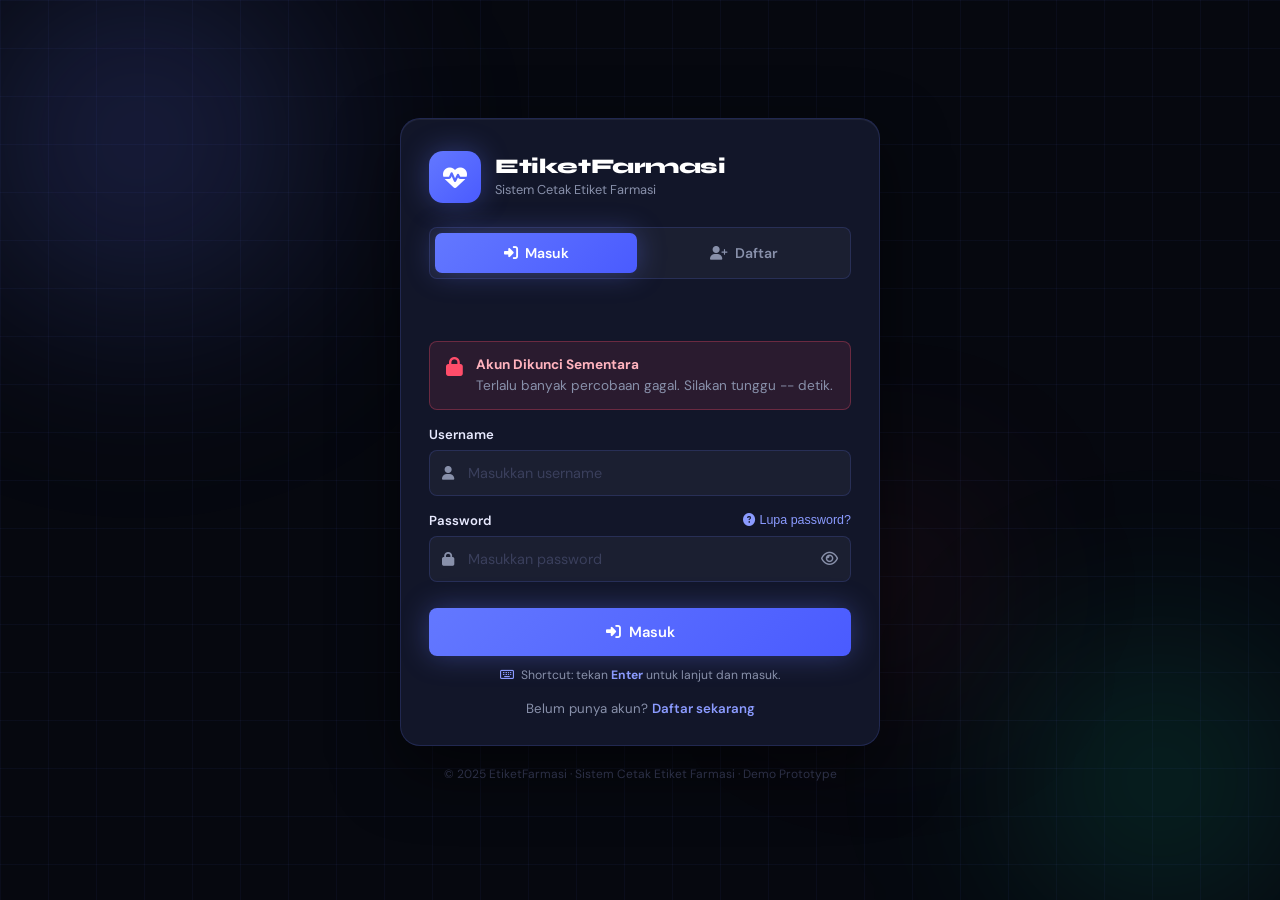
==== index.html @ b985a029 "Add files via upload" ====
<!doctype html>
<html lang="id">
  <head>
    <meta charset="UTF-8" />
    <meta name="viewport" content="width=device-width, initial-scale=1.0" />
    <title>EtiketFarmasi — Login</title>
    <link rel="preconnect" href="https://fonts.googleapis.com" />
    <link rel="preconnect" href="https://fonts.gstatic.com" crossorigin />
    <link
      href="https://fonts.googleapis.com/css2?family=Syne:wght@400;500;600;700;800&family=DM+Sans:wght@300;400;500;600&display=swap"
      rel="stylesheet"
    />
    <link
      rel="stylesheet"
      href="https://cdnjs.cloudflare.com/ajax/libs/font-awesome/6.5.0/css/all.min.css"
    />
    <link rel="stylesheet" href="css/auth.css" />
  </head>
  <body>
    <!-- Background Decorations -->
    <div class="bg-orb bg-orb-1"></div>
    <div class="bg-orb bg-orb-2"></div>
    <div class="bg-orb bg-orb-3"></div>
    <div class="bg-grid"></div>

    <main class="auth-wrapper">
      <div class="auth-card" id="auth-card">
        <!-- Brand Header -->
        <div class="auth-brand">
          <div class="auth-logo">
            <i class="fa-solid fa-heart-pulse"></i>
          </div>
          <div class="auth-brand-text">
            <h1>EtiketFarmasi</h1>
            <p>Sistem Cetak Etiket Farmasi</p>
          </div>
        </div>

        <!-- Tab Switch -->
        <div class="auth-tabs" role="tablist">
          <button
            class="auth-tab active"
            id="tab-login"
            onclick="switchTab('login')"
            role="tab"
            aria-selected="true"
          >
            <i class="fa-solid fa-right-to-bracket"></i> Masuk
          </button>
          <button
            class="auth-tab"
            id="tab-register"
            onclick="switchTab('register')"
            role="tab"
            aria-selected="false"
          >
            <i class="fa-solid fa-user-plus"></i> Daftar
          </button>
        </div>

        <!-- ===== LOGIN FORM ===== -->
        <div id="panel-login" class="auth-panel">
          <div class="alert-box" id="login-alert" hidden></div>

          <div class="lockout-banner" id="lockout-banner" hidden>
            <i class="fa-solid fa-lock"></i>
            <div>
              <strong>Akun Dikunci Sementara</strong>
              <p>
                Terlalu banyak percobaan gagal. Silakan tunggu
                <span id="lockout-timer">--</span> detik.
              </p>
            </div>
          </div>

          <div class="field">
            <label for="login-username">Username</label>
            <div class="input-wrap">
              <span class="input-icon"><i class="fa-solid fa-user"></i></span>
              <input
                type="text"
                id="login-username"
                class="control"
                placeholder="Masukkan username"
                autocomplete="username"
              />
            </div>
          </div>

          <div class="field">
            <label for="login-password">
              Password
              <button
                type="button"
                class="forgot-link"
                onclick="showForgotPassword()"
              >
                <i class="fa-solid fa-circle-question"></i> Lupa password?
              </button>
            </label>
            <div class="input-wrap">
              <span class="input-icon"><i class="fa-solid fa-lock"></i></span>
              <input
                type="password"
                id="login-password"
                class="control"
                placeholder="Masukkan password"
                autocomplete="current-password"
              />
              <button
                type="button"
                class="toggle-pw"
                id="toggle-login-pw"
                onclick="togglePw('login-password', 'toggle-login-pw')"
                aria-label="Tampilkan password"
              >
                <i class="fa-regular fa-eye"></i>
              </button>
            </div>
            <div class="attempt-info" id="attempt-info" hidden></div>
          </div>

          <button
            class="btn btn-primary btn-full"
            id="btn-login"
            onclick="doLogin()"
          >
            <i class="fa-solid fa-right-to-bracket"></i> Masuk
          </button>
          <p class="keyboard-hint">
            <i class="fa-regular fa-keyboard"></i>
            Shortcut: tekan <strong>Enter</strong> untuk lanjut dan masuk.
          </p>

          <p class="auth-switch">
            Belum punya akun?
            <button onclick="switchTab('register')">Daftar sekarang</button>
          </p>
        </div>

        <!-- ===== REGISTER FORM ===== -->
        <div id="panel-register" class="auth-panel" hidden>
          <div class="alert-box" id="register-alert" hidden></div>

          <div class="field">
            <label for="reg-username">Username</label>
            <div class="input-wrap">
              <span class="input-icon"><i class="fa-solid fa-user"></i></span>
              <input
                type="text"
                id="reg-username"
                class="control"
                placeholder="Contoh: budi123"
                autocomplete="username"
                oninput="clearRegAlert()"
              />
            </div>
            <small
              >Minimal 3 karakter, boleh huruf, angka, titik, underscore.</small
            >
          </div>

          <div class="field">
            <label for="reg-fullname">Nama Lengkap</label>
            <div class="input-wrap">
              <span class="input-icon"
                ><i class="fa-solid fa-id-card"></i
              ></span>
              <input
                type="text"
                id="reg-fullname"
                class="control"
                placeholder="Nama lengkap Anda"
                autocomplete="name"
                oninput="clearRegAlert()"
              />
            </div>
          </div>

          <div class="field">
            <label for="reg-password">Password</label>
            <div class="input-wrap">
              <span class="input-icon"><i class="fa-solid fa-lock"></i></span>
              <input
                type="password"
                id="reg-password"
                class="control"
                placeholder="Buat password (min. 6 karakter)"
                autocomplete="new-password"
                oninput="
                  checkPasswordStrength();
                  clearRegAlert();
                "
              />
              <button
                type="button"
                class="toggle-pw"
                id="toggle-reg-pw"
                onclick="togglePw('reg-password', 'toggle-reg-pw')"
                aria-label="Tampilkan password"
              >
                <i class="fa-regular fa-eye"></i>
              </button>
            </div>
            <div class="pw-strength-wrap" id="pw-strength-wrap" hidden>
              <div class="pw-strength-bar">
                <div class="pw-strength-fill" id="pw-strength-fill"></div>
              </div>
              <span class="pw-strength-label" id="pw-strength-label"></span>
            </div>
          </div>

          <div class="field">
            <label for="reg-confirm">Konfirmasi Password</label>
            <div class="input-wrap">
              <span class="input-icon"
                ><i class="fa-solid fa-lock-open"></i
              ></span>
              <input
                type="password"
                id="reg-confirm"
                class="control"
                placeholder="Ulangi password"
                autocomplete="new-password"
                oninput="clearRegAlert()"
              />
              <button
                type="button"
                class="toggle-pw"
                id="toggle-reg-confirm"
                onclick="togglePw('reg-confirm', 'toggle-reg-confirm')"
                aria-label="Tampilkan password"
              >
                <i class="fa-regular fa-eye"></i>
              </button>
            </div>
          </div>

          <button class="btn btn-primary btn-full" onclick="doRegister()">
            <i class="fa-solid fa-user-plus"></i> Buat Akun
          </button>
          <p class="keyboard-hint">
            <i class="fa-regular fa-keyboard"></i>
            Shortcut: tekan <strong>Enter</strong> untuk lanjut ke kolom
            berikutnya.
          </p>

          <p class="auth-switch">
            Sudah punya akun?
            <button onclick="switchTab('login')">Masuk sekarang</button>
          </p>
        </div>

        <!-- ===== FORGOT / REQUEST GANTI PASSWORD ===== -->
        <div id="panel-forgot" class="auth-panel" hidden>
          <div class="back-btn-wrap">
            <button class="back-btn" onclick="showLoginPanel()">
              <i class="fa-solid fa-arrow-left"></i> Kembali ke Login
            </button>
          </div>
          <div class="forgot-header">
            <div class="forgot-icon"><i class="fa-solid fa-key"></i></div>
            <h2>Verifikasi Password</h2>
            <p id="forgot-subtitle">
              Masukkan username Anda. Anda dapat membuat password baru tanpa
              persetujuan admin.
            </p>
          </div>
          <div class="alert-box" id="forgot-alert" hidden></div>

          <!-- Step 1: Input Username -->
          <div id="forgot-step-1">
            <div class="field">
              <label for="forgot-username">Username Terdaftar</label>
              <div class="input-wrap">
                <span class="input-icon"><i class="fa-solid fa-user"></i></span>
                <input
                  type="text"
                  id="forgot-username"
                  class="control"
                  placeholder="Masukkan username Anda"
                />
              </div>
            </div>
            <button class="btn btn-primary btn-full" onclick="doForgot()">
              <i class="fa-solid fa-paper-plane"></i> Kirim Permintaan
            </button>
          </div>

          <!-- Step 2: Input New Password (shown only when resetPasswordAllowed is true) -->
          <div id="forgot-step-2" hidden>
            <div class="field">
              <label for="forgot-new-pw">Password Baru</label>
              <div class="input-wrap">
                <span class="input-icon"><i class="fa-solid fa-lock"></i></span>
                <input
                  type="password"
                  id="forgot-new-pw"
                  class="control"
                  placeholder="Minimal 6 karakter"
                />
                <button
                  type="button"
                  class="toggle-pw"
                  id="toggle-forgot-new-pw"
                  onclick="togglePw('forgot-new-pw', 'toggle-forgot-new-pw')"
                  aria-label="Tampilkan password"
                >
                  <i class="fa-regular fa-eye"></i>
                </button>
              </div>
            </div>
            <div class="field">
              <label for="forgot-confirm-pw">Konfirmasi Password Baru</label>
              <div class="input-wrap">
                <span class="input-icon"
                  ><i class="fa-solid fa-lock-open"></i
                ></span>
                <input
                  type="password"
                  id="forgot-confirm-pw"
                  class="control"
                  placeholder="Ulangi password baru"
                />
                <button
                  type="button"
                  class="toggle-pw"
                  id="toggle-forgot-confirm-pw"
                  onclick="
                    togglePw('forgot-confirm-pw', 'toggle-forgot-confirm-pw')
                  "
                  aria-label="Tampilkan password"
                >
                  <i class="fa-regular fa-eye"></i>
                </button>
              </div>
            </div>
            <button
              class="btn btn-primary btn-full"
              onclick="doResetPassword()"
            >
              <i class="fa-solid fa-check"></i> Simpan Password Baru
            </button>
          </div>
        </div>
      </div>
      <!-- /auth-card -->

      <p class="footer-note">
        © 2025 EtiketFarmasi · Sistem Cetak Etiket Farmasi · Demo Prototype
      </p>
    </main>

    <!-- Toast Notification -->
    <div id="toast" role="alert" aria-live="polite"></div>

    <script src="js/storage.js"></script>
    <script src="js/auth.js"></script>
    <script>
      document.addEventListener("DOMContentLoaded", () => {
        // Jika sudah login, langsung redirect
        redirectIfLoggedIn();

        // Shortcut Enter mengikuti urutan kolom agar form tetap nyaman dipakai.
        document.addEventListener("keydown", (e) => {
          if (e.key !== "Enter") return;
          const nextFieldById = {
            "login-username": "login-password",
            "reg-username": "reg-fullname",
            "reg-fullname": "reg-password",
            "reg-password": "reg-confirm",
            "forgot-new-pw": "forgot-confirm-pw",
          };
          const nextId = nextFieldById[e.target.id];
          if (nextId) {
            e.preventDefault();
            document.getElementById(nextId)?.focus();
            return;
          }

          const submitActionById = {
            "login-password": doLogin,
            "reg-confirm": doRegister,
            "forgot-username": doForgot,
            "forgot-confirm-pw": doResetPassword,
          };
          const submitAction = submitActionById[e.target.id];
          if (!submitAction) return;
          e.preventDefault();
          submitAction();
        });
      });
    </script>
  </body>
</html>
---- css/auth.css ----
/* =============================================
   auth.css — EtiketFarma Auth System
   Login · Register · Password Reset
   ============================================= */

@import url("https://fonts.googleapis.com/css2?family=Syne:wght@400;500;600;700;800&family=DM+Sans:ital,opsz,wght@0,9..40,300;0,9..40,400;0,9..40,500;0,9..40,600;1,9..40,300&display=swap");

:root {
  --c-bg: #06080f;
  --c-surface: #0e1120;
  --c-panel: #121629;
  --c-border: rgba(99, 120, 255, 0.18);
  --c-border-hi: rgba(99, 120, 255, 0.45);
  --c-primary: #6378ff;
  --c-primary-2: #8b9bff;
  --c-accent: #0fffc2;
  --c-danger: #ff4d6a;
  --c-warn: #ffa040;
  --c-orange: #f97316;
  --c-text: #e8eaff;
  --c-muted: #8890aa;
  --c-subtle: #3a3f5c;
  --glow-pri: 0 0 28px rgba(99, 120, 255, 0.35);
  --glow-acc: 0 0 28px rgba(15, 255, 194, 0.28);
  --r: 12px;
  --r-sm: 8px;
  --shadow: 0 24px 64px rgba(0, 0, 0, 0.55);
  --transition: 0.22s cubic-bezier(0.4, 0, 0.2, 1);
}

*,
*::before,
*::after {
  box-sizing: border-box;
  margin: 0;
  padding: 0;
}
html {
  height: 100%;
}
body {
  min-height: 100%;
  font-family: "DM Sans", sans-serif;
  background: var(--c-bg);
  color: var(--c-text);
  overflow-x: hidden;
  position: relative;
}

/* ── Background Orbs ────────────────────────────────────── */
.bg-orb {
  position: fixed;
  border-radius: 50%;
  filter: blur(90px);
  pointer-events: none;
  z-index: 0;
  animation: orb-float 12s ease-in-out infinite alternate;
}
.bg-orb-1 {
  width: 520px;
  height: 520px;
  background: radial-gradient(
    circle,
    rgba(99, 120, 255, 0.28) 0%,
    transparent 70%
  );
  top: -120px;
  left: -120px;
  animation-delay: 0s;
}
.bg-orb-2 {
  width: 400px;
  height: 400px;
  background: radial-gradient(
    circle,
    rgba(15, 255, 194, 0.18) 0%,
    transparent 70%
  );
  bottom: -80px;
  right: -80px;
  animation-delay: -4s;
}
.bg-orb-3 {
  width: 280px;
  height: 280px;
  background: radial-gradient(
    circle,
    rgba(255, 77, 106, 0.14) 0%,
    transparent 70%
  );
  top: 50%;
  right: 20%;
  animation-delay: -8s;
}
@keyframes orb-float {
  from {
    transform: translate(0, 0) scale(1);
  }
  to {
    transform: translate(30px, 20px) scale(1.08);
  }
}

.bg-grid {
  position: fixed;
  inset: 0;
  background-image:
    linear-gradient(rgba(99, 120, 255, 0.05) 1px, transparent 1px),
    linear-gradient(90deg, rgba(99, 120, 255, 0.05) 1px, transparent 1px);
  background-size: 48px 48px;
  pointer-events: none;
  z-index: 0;
}

/* ── Auth Wrapper ───────────────────────────────────────── */
.auth-wrapper {
  position: relative;
  z-index: 1;
  min-height: 100vh;
  display: flex;
  flex-direction: column;
  align-items: center;
  justify-content: center;
  padding: 32px 16px;
  gap: 20px;
}

/* ── Auth Card ──────────────────────────────────────────── */
.auth-card {
  width: min(480px, 100%);
  background: var(--c-panel);
  border: 1px solid var(--c-border);
  border-radius: 20px;
  box-shadow:
    var(--shadow),
    inset 0 1px 0 rgba(255, 255, 255, 0.06);
  padding: 32px 28px 28px;
  backdrop-filter: blur(12px);
  animation: card-in 0.4s cubic-bezier(0.22, 0.68, 0, 1.2) both;
}
@keyframes card-in {
  from {
    opacity: 0;
    transform: translateY(28px) scale(0.97);
  }
  to {
    opacity: 1;
    transform: translateY(0) scale(1);
  }
}

/* ── Brand ──────────────────────────────────────────────── */
.auth-brand {
  display: flex;
  align-items: center;
  gap: 14px;
  margin-bottom: 24px;
}
.auth-logo {
  width: 52px;
  height: 52px;
  border-radius: 14px;
  background: linear-gradient(135deg, var(--c-primary), #4a5bff);
  display: grid;
  place-items: center;
  font-size: 1.5rem;
  color: #fff;
  box-shadow: var(--glow-pri);
  flex-shrink: 0;
}
.auth-brand-text h1 {
  font-family: "Syne", sans-serif;
  font-size: 1.3rem;
  font-weight: 800;
  color: #fff;
  line-height: 1.1;
  letter-spacing: -0.02em;
}
.auth-brand-text p {
  font-size: 0.8rem;
  color: var(--c-muted);
  margin-top: 2px;
}

/* ── Tabs ───────────────────────────────────────────────── */
.auth-tabs {
  display: grid;
  grid-template-columns: 1fr 1fr;
  gap: 6px;
  background: rgba(255, 255, 255, 0.04);
  border: 1px solid var(--c-border);
  border-radius: var(--r-sm);
  padding: 5px;
  margin-bottom: 22px;
}
.auth-tab {
  display: flex;
  align-items: center;
  justify-content: center;
  gap: 7px;
  height: 40px;
  border-radius: 7px;
  font-family: "DM Sans", sans-serif;
  font-size: 0.88rem;
  font-weight: 600;
  color: var(--c-muted);
  background: transparent;
  border: 0;
  cursor: pointer;
  transition: var(--transition);
}
.auth-tab:hover {
  color: var(--c-text);
}
.auth-tab.active {
  background: linear-gradient(135deg, var(--c-primary), #4a5bff);
  color: #fff;
  box-shadow: var(--glow-pri);
}

/* ── Panel animation ────────────────────────────────────── */
.auth-panel {
  animation: fade-up 0.25s ease both;
}
@keyframes fade-up {
  from {
    opacity: 0;
    transform: translateY(10px);
  }
  to {
    opacity: 1;
    transform: translateY(0);
  }
}

/* ── Field ──────────────────────────────────────────────── */
.field {
  margin-bottom: 16px;
}
.field > label {
  display: flex;
  align-items: center;
  justify-content: space-between;
  font-size: 0.82rem;
  font-weight: 600;
  color: var(--c-text);
  margin-bottom: 7px;
}
.label-hint {
  font-weight: 400;
  color: var(--c-muted);
  font-size: 0.78rem;
}
.field > small {
  display: block;
  margin-top: 6px;
  font-size: 0.75rem;
  color: var(--c-muted);
  line-height: 1.4;
}

/* ── Input Wrap ─────────────────────────────────────────── */
.input-wrap {
  position: relative;
  display: flex;
  align-items: center;
}
.input-icon {
  position: absolute;
  left: 13px;
  color: var(--c-muted);
  font-size: 0.88rem;
  pointer-events: none;
  z-index: 1;
}
.control {
  width: 100%;
  height: 46px;
  background: rgba(255, 255, 255, 0.04);
  border: 1px solid var(--c-border);
  border-radius: var(--r-sm);
  color: var(--c-text);
  font-family: "DM Sans", sans-serif;
  font-size: 0.9rem;
  padding: 0 46px 0 38px;
  outline: none;
  transition: var(--transition);
}
.control::placeholder {
  color: var(--c-subtle);
}
.control:hover {
  border-color: var(--c-border-hi);
}
.control:focus {
  border-color: var(--c-primary);
  background: rgba(99, 120, 255, 0.06);
  box-shadow: 0 0 0 3px rgba(99, 120, 255, 0.18);
}

/* ── Toggle Password Button ─────────────────────────────── */
.toggle-pw {
  position: absolute;
  right: 0;
  top: 0;
  bottom: 0;
  width: 44px;
  background: transparent;
  border: 0;
  color: var(--c-muted);
  cursor: pointer;
  display: grid;
  place-items: center;
  font-size: 0.95rem;
  transition: color var(--transition);
  border-radius: 0 var(--r-sm) var(--r-sm) 0;
}
.toggle-pw:hover {
  color: var(--c-primary-2);
}
.toggle-pw.showing {
  color: var(--c-accent);
}

/* ── Forgot Link ────────────────────────────────────────── */
.forgot-link {
  background: none;
  border: 0;
  cursor: pointer;
  color: var(--c-primary-2);
  font-size: 0.78rem;
  font-weight: 500;
  display: inline-flex;
  align-items: center;
  gap: 4px;
  padding: 0;
  transition: color var(--transition);
}
.forgot-link:hover {
  color: var(--c-accent);
}

/* ── Password Strength ──────────────────────────────────── */
.pw-strength-wrap {
  display: flex;
  align-items: center;
  gap: 10px;
  margin-top: 8px;
}
.pw-strength-bar {
  flex: 1;
  height: 4px;
  background: rgba(255, 255, 255, 0.08);
  border-radius: 99px;
  overflow: hidden;
}
.pw-strength-fill {
  height: 100%;
  border-radius: 99px;
  transition:
    width 0.3s ease,
    background 0.3s ease;
  width: 0;
}
.pw-strength-label {
  font-size: 0.72rem;
  font-weight: 600;
  white-space: nowrap;
}

/* ── Buttons ─────────────────────────────────────────────── */
.btn {
  display: inline-flex;
  align-items: center;
  justify-content: center;
  gap: 8px;
  height: 48px;
  border: 0;
  border-radius: var(--r-sm);
  font-family: "DM Sans", sans-serif;
  font-size: 0.92rem;
  font-weight: 600;
  cursor: pointer;
  transition: var(--transition);
  white-space: nowrap;
}
.btn:active {
  transform: scale(0.98);
}
.btn-primary {
  background: linear-gradient(135deg, var(--c-primary) 0%, #4a5bff 100%);
  color: #fff;
  box-shadow: var(--glow-pri);
}
.btn-primary:hover {
  background: linear-gradient(
    135deg,
    var(--c-primary-2) 0%,
    var(--c-primary) 100%
  );
  box-shadow: 0 0 36px rgba(99, 120, 255, 0.5);
}
.btn-primary:disabled {
  background: var(--c-subtle);
  box-shadow: none;
  cursor: not-allowed;
  opacity: 0.6;
}
.btn-full {
  width: 100%;
  margin-top: 4px;
}

/* ── Alert Box ──────────────────────────────────────────── */
.alert-box {
  display: flex;
  align-items: flex-start;
  gap: 10px;
  padding: 12px 14px;
  border-radius: var(--r-sm);
  font-size: 0.84rem;
  line-height: 1.45;
  margin-bottom: 16px;
  animation: fade-up 0.2s ease both;
}
.alert-box.error {
  background: rgba(255, 77, 106, 0.12);
  border: 1px solid rgba(255, 77, 106, 0.3);
  color: #ffb3be;
}
.alert-box.success {
  background: rgba(15, 255, 194, 0.08);
  border: 1px solid rgba(15, 255, 194, 0.25);
  color: #a0fff0;
}
.alert-box.warn {
  background: rgba(255, 160, 64, 0.1);
  border: 1px solid rgba(255, 160, 64, 0.28);
  color: #ffd0a0;
}

/* ── Lockout Banner ─────────────────────────────────────── */
.lockout-banner {
  display: flex;
  align-items: flex-start;
  gap: 13px;
  padding: 14px 16px;
  background: rgba(255, 77, 106, 0.1);
  border: 1px solid rgba(255, 77, 106, 0.3);
  border-radius: var(--r-sm);
  margin-bottom: 16px;
  font-size: 0.85rem;
  animation: fade-up 0.2s ease both;
}
.lockout-banner > i {
  color: var(--c-danger);
  font-size: 1.2rem;
  margin-top: 2px;
  flex-shrink: 0;
}
.lockout-banner strong {
  display: block;
  color: #ffb3be;
  margin-bottom: 3px;
}
.lockout-banner p {
  color: var(--c-muted);
  margin: 0;
  line-height: 1.4;
}

/* ── Attempt Info ───────────────────────────────────────── */
.attempt-info {
  margin-top: 6px;
  font-size: 0.76rem;
  color: var(--c-warn);
  display: flex;
  align-items: center;
  gap: 5px;
}

/* ── Auth Switch ────────────────────────────────────────── */
.auth-switch {
  text-align: center;
  margin-top: 16px;
  font-size: 0.83rem;
  color: var(--c-muted);
}
.auth-switch button {
  background: none;
  border: 0;
  cursor: pointer;
  color: var(--c-primary-2);
  font-weight: 600;
  font-family: inherit;
  font-size: inherit;
  transition: color var(--transition);
  padding: 0;
}
.auth-switch button:hover {
  color: var(--c-accent);
}
.keyboard-hint {
  margin-top: 10px;
  color: var(--c-muted);
  font-size: 0.76rem;
  line-height: 1.5;
  text-align: center;
}
.keyboard-hint i,
.keyboard-hint strong {
  color: var(--c-primary-2);
}
.keyboard-hint i {
  margin-right: 4px;
}

/* ── Forgot Panel ───────────────────────────────────────── */
.back-btn-wrap {
  margin-bottom: 16px;
}
.back-btn {
  display: inline-flex;
  align-items: center;
  gap: 7px;
  background: none;
  border: 0;
  cursor: pointer;
  color: var(--c-muted);
  font-family: "DM Sans", sans-serif;
  font-size: 0.84rem;
  font-weight: 500;
  padding: 0;
  transition: color var(--transition);
}
.back-btn:hover {
  color: var(--c-text);
}
.forgot-header {
  text-align: center;
  margin-bottom: 22px;
}
.forgot-icon {
  width: 60px;
  height: 60px;
  border-radius: 50%;
  background: rgba(99, 120, 255, 0.12);
  border: 1px solid var(--c-border-hi);
  display: grid;
  place-items: center;
  font-size: 1.4rem;
  color: var(--c-primary-2);
  margin: 0 auto 14px;
}
.forgot-header h2 {
  font-family: "Syne", sans-serif;
  font-size: 1.2rem;
  font-weight: 700;
  margin-bottom: 6px;
}
.forgot-header p {
  font-size: 0.83rem;
  color: var(--c-muted);
  line-height: 1.5;
}

/* ── Toast ──────────────────────────────────────────────── */
#toast {
  position: fixed;
  bottom: 24px;
  right: 24px;
  z-index: 9999;
  max-width: min(360px, calc(100vw - 32px));
  padding: 13px 16px;
  border-radius: var(--r-sm);
  background: #1a1e36;
  border: 1px solid var(--c-border-hi);
  color: var(--c-text);
  font-size: 0.87rem;
  font-weight: 500;
  box-shadow: var(--shadow);
  display: flex;
  align-items: center;
  gap: 10px;
  opacity: 0;
  pointer-events: none;
  transform: translateY(14px);
  transition:
    opacity 0.22s ease,
    transform 0.22s ease;
}
#toast.show {
  opacity: 1;
  transform: translateY(0);
  pointer-events: auto;
}
#toast.toast-success {
  border-color: rgba(15, 255, 194, 0.35);
  background: rgba(15, 255, 194, 0.1);
  color: #a0fff0;
}
#toast.toast-error {
  border-color: rgba(255, 77, 106, 0.35);
  background: rgba(255, 77, 106, 0.12);
  color: #ffb3be;
}
#toast.toast-warn {
  border-color: rgba(255, 160, 64, 0.3);
  background: rgba(255, 160, 64, 0.1);
  color: #ffd0a0;
}

/* ── Footer ─────────────────────────────────────────────── */
.footer-note {
  font-size: 0.75rem;
  color: var(--c-subtle);
  text-align: center;
}

/* ════════════════════════════════════════════════════════
   APP.HTML — DASHBOARD STYLES
   ════════════════════════════════════════════════════════ */
.app-shell {
  position: relative;
  z-index: 1;
  min-height: 100vh;
  display: flex;
  flex-direction: column;
  align-items: center;
  justify-content: flex-start;
  gap: 20px;
  padding: 36px 16px 48px;
  animation: fade-up 0.4s ease both;
}

/* ── Session Card ───────────────────────────────────────── */
.session-card {
  width: min(560px, 100%);
  background: var(--c-panel);
  border: 1px solid var(--c-border);
  border-radius: 20px;
  padding: 32px 28px;
  box-shadow: var(--shadow);
  text-align: center;
  animation: card-in 0.4s cubic-bezier(0.22, 0.68, 0, 1.2) both;
}
.welcome-icon {
  width: 72px;
  height: 72px;
  border-radius: 50%;
  background: linear-gradient(135deg, var(--c-primary), #4a5bff);
  display: grid;
  place-items: center;
  font-size: 1.9rem;
  color: #fff;
  margin: 0 auto 18px;
  box-shadow: var(--glow-pri);
  animation: pulse-glow 3s ease-in-out infinite;
}
@keyframes pulse-glow {
  0%,
  100% {
    box-shadow: var(--glow-pri);
  }
  50% {
    box-shadow: 0 0 48px rgba(99, 120, 255, 0.6);
  }
}
.session-card h2 {
  font-family: "Syne", sans-serif;
  font-size: 1.55rem;
  font-weight: 800;
  margin-bottom: 6px;
}
.session-card .sub {
  color: var(--c-muted);
  font-size: 0.88rem;
  margin-bottom: 22px;
}

/* ── User Info Table ────────────────────────────────────── */
.user-info-table {
  width: 100%;
  border-collapse: collapse;
  margin-bottom: 24px;
  text-align: left;
  font-size: 0.85rem;
}
.user-info-table td {
  padding: 9px 12px;
  border-bottom: 1px solid rgba(99, 120, 255, 0.1);
}
.user-info-table td:first-child {
  color: var(--c-muted);
  font-weight: 500;
  width: 140px;
}
.user-info-table td:last-child {
  color: var(--c-text);
  font-weight: 600;
  word-break: break-all;
}
.user-info-table tr:last-child td {
  border-bottom: 0;
}

/* ── Role Badge ─────────────────────────────────────────── */
.role-badge {
  display: inline-block;
  padding: 3px 10px;
  border-radius: 99px;
  font-size: 0.75rem;
  font-weight: 700;
}
.role-badge.user {
  background: rgba(99, 120, 255, 0.15);
  color: var(--c-primary-2);
  border: 1px solid var(--c-border);
}

/* ── Action Buttons ─────────────────────────────────────── */
.btn-open-app {
  display: inline-flex;
  align-items: center;
  gap: 9px;
  height: 46px;
  padding: 0 24px;
  border-radius: 8px;
  background: linear-gradient(135deg, var(--c-primary), #4a5bff);
  border: 0;
  color: #fff;
  font-family: "DM Sans", sans-serif;
  font-size: 0.9rem;
  font-weight: 600;
  cursor: pointer;
  transition: var(--transition);
  box-shadow: var(--glow-pri);
  margin-right: 10px;
}
.btn-open-app:hover {
  filter: brightness(1.12);
  transform: translateY(-1px);
}

.btn-logout {
  display: inline-flex;
  align-items: center;
  gap: 9px;
  height: 46px;
  padding: 0 24px;
  border-radius: 8px;
  background: rgba(255, 77, 106, 0.1);
  border: 1px solid rgba(255, 77, 106, 0.3);
  color: #ffb3be;
  font-family: "DM Sans", sans-serif;
  font-size: 0.9rem;
  font-weight: 600;
  cursor: pointer;
  transition: var(--transition);
}
.btn-logout:hover {
  background: rgba(255, 77, 106, 0.2);
  border-color: rgba(255, 77, 106, 0.5);
  color: #fff;
  transform: translateY(-1px);
}

/* ── Stats Grid ─────────────────────────────────────────── */
.stats-grid-4 {
  width: min(560px, 100%);
  display: grid;
  grid-template-columns: repeat(2, 1fr);
  gap: 12px;
  animation: card-in 0.4s 0.1s cubic-bezier(0.22, 0.68, 0, 1.2) both;
}
.stat-mini-card {
  background: var(--c-panel);
  border: 1px solid var(--c-border);
  border-radius: 14px;
  padding: 16px;
  display: flex;
  align-items: center;
  gap: 12px;
  transition: var(--transition);
}
.stat-mini-card:hover {
  border-color: var(--c-border-hi);
  transform: translateY(-2px);
}
.stat-mini-icon {
  width: 42px;
  height: 42px;
  border-radius: 10px;
  display: grid;
  place-items: center;
  font-size: 1.1rem;
  flex-shrink: 0;
}
.stat-mini-info p {
  margin: 0 0 2px;
  color: var(--c-muted);
  font-size: 0.72rem;
  font-weight: 700;
  text-transform: uppercase;
  letter-spacing: 0.04em;
}
.stat-mini-info strong {
  font-size: 1.3rem;
  font-weight: 800;
}

/* ── Users List Card ────────────────────────────────────── */
.users-list-card {
  width: min(560px, 100%);
  background: var(--c-panel);
  border: 1px solid var(--c-border);
  border-radius: 16px;
  padding: 20px 22px;
  animation: card-in 0.4s 0.2s cubic-bezier(0.22, 0.68, 0, 1.2) both;
}
.users-list-card h3 {
  font-family: "Syne", sans-serif;
  font-size: 0.95rem;
  font-weight: 700;
  margin-bottom: 14px;
  color: var(--c-muted);
  display: flex;
  align-items: center;
  gap: 8px;
}
.user-item {
  display: flex;
  align-items: center;
  gap: 12px;
  padding: 10px 0;
  border-bottom: 1px solid rgba(99, 120, 255, 0.08);
  transition: var(--transition);
}
.user-item:last-child {
  border-bottom: 0;
}
.user-avatar {
  width: 36px;
  height: 36px;
  border-radius: 50%;
  background: linear-gradient(135deg, var(--c-primary), #4a5bff);
  display: grid;
  place-items: center;
  font-size: 0.85rem;
  font-weight: 700;
  color: #fff;
  flex-shrink: 0;
}
.user-item-info .name {
  font-weight: 600;
  font-size: 0.88rem;
}
.user-item-info .uname {
  font-size: 0.75rem;
  color: var(--c-muted);
  margin-top: 2px;
}
.user-badge {
  margin-left: auto;
  font-size: 0.7rem;
  padding: 3px 9px;
  border-radius: 99px;
  background: rgba(99, 120, 255, 0.12);
  border: 1px solid var(--c-border);
  color: var(--c-primary-2);
  font-weight: 600;
}
.user-badge.active {
  background: rgba(15, 255, 194, 0.1);
  border-color: rgba(15, 255, 194, 0.3);
  color: var(--c-accent);
}
.empty-users {
  text-align: center;
  padding: 16px 0;
  color: var(--c-muted);
  font-size: 0.84rem;
}

/* ── Admin Panel Card ───────────────────────────────────── */
.admin-panel-card {
  width: min(800px, 100%);
  background: var(--c-panel);
  border: 1px solid rgba(249, 115, 22, 0.25);
  border-radius: 16px;
  padding: 22px;
  animation: card-in 0.4s 0.25s cubic-bezier(0.22, 0.68, 0, 1.2) both;
}
.admin-panel-card h3 {
  font-family: "Syne", sans-serif;
  font-size: 0.95rem;
  font-weight: 700;
  margin-bottom: 14px;
  display: flex;
  align-items: center;
  gap: 8px;
  color: var(--c-orange);
}
.admin-table-wrap {
  overflow-x: auto;
  border-radius: var(--r-sm);
  border: 1px solid var(--c-border);
}
.admin-table {
  width: 100%;
  border-collapse: collapse;
  min-width: 540px;
  font-size: 0.84rem;
}
.admin-table th {
  padding: 10px 12px;
  background: rgba(255, 255, 255, 0.03);
  border-bottom: 1px solid var(--c-border);
  color: var(--c-muted);
  font-size: 0.74rem;
  text-transform: uppercase;
  letter-spacing: 0.04em;
  text-align: left;
}
.admin-table td {
  padding: 10px 12px;
  border-bottom: 1px solid rgba(99, 120, 255, 0.06);
  color: var(--c-text);
  vertical-align: middle;
}
.admin-table tr:last-child td {
  border-bottom: 0;
}
.admin-table tr:hover td {
  background: rgba(99, 120, 255, 0.04);
}

/* ── Status Badge ───────────────────────────────────────── */
.user-status-badge {
  display: inline-block;
  padding: 3px 9px;
  border-radius: 99px;
  font-size: 0.72rem;
  font-weight: 700;
}
.badge-active {
  background: rgba(249, 115, 22, 0.15);
  color: #fb923c;
  border: 1px solid rgba(249, 115, 22, 0.3);
}
.badge-inactive {
  background: rgba(255, 255, 255, 0.05);
  color: var(--c-muted);
  border: 1px solid var(--c-border);
}
.badge-pw-req {
  display: inline-block;
  margin-left: 6px;
  padding: 2px 7px;
  border-radius: 99px;
  font-size: 0.68rem;
  font-weight: 700;
  background: rgba(255, 77, 106, 0.15);
  color: #ffb3be;
  border: 1px solid rgba(255, 77, 106, 0.3);
}

/* ── Admin Action Buttons ───────────────────────────────── */
.btn-admin-action {
  display: inline-flex;
  align-items: center;
  height: 28px;
  padding: 0 10px;
  border-radius: 6px;
  border: 0;
  font-size: 0.74rem;
  font-weight: 700;
  cursor: pointer;
  transition: var(--transition);
  margin-right: 4px;
  font-family: "DM Sans", sans-serif;
}
.btn-activate {
  background: rgba(15, 255, 194, 0.1);
  color: #0fffc2;
  border: 1px solid rgba(15, 255, 194, 0.2);
}
.btn-deactivate {
  background: rgba(255, 160, 64, 0.1);
  color: #ffa040;
  border: 1px solid rgba(255, 160, 64, 0.2);
}
.btn-set-pw {
  background: rgba(99, 120, 255, 0.12);
  color: var(--c-primary-2);
  border: 1px solid var(--c-border);
}
.btn-delete-user {
  background: rgba(255, 77, 106, 0.1);
  color: #ffb3be;
  border: 1px solid rgba(255, 77, 106, 0.2);
}
.btn-admin-action:hover {
  filter: brightness(1.2);
  transform: translateY(-1px);
}

/* ── Modal ──────────────────────────────────────────────── */
.modal-overlay {
  position: fixed;
  inset: 0;
  z-index: 1000;
  background: rgba(0, 0, 0, 0.72);
  display: grid;
  place-items: center;
  padding: 16px;
  opacity: 0;
  pointer-events: none;
  transition: opacity 0.22s ease;
  backdrop-filter: blur(6px);
}
.modal-overlay.show {
  opacity: 1;
  pointer-events: auto;
}
.modal-box {
  width: min(420px, 100%);
  background: var(--c-panel);
  border: 1px solid var(--c-border);
  border-radius: 16px;
  padding: 28px 24px;
  box-shadow: var(--shadow);
  transform: scale(0.95);
  transition: transform 0.22s ease;
}
.modal-overlay.show .modal-box {
  transform: scale(1);
}
.modal-box h4 {
  font-family: "Syne", sans-serif;
  font-size: 1.1rem;
  font-weight: 700;
  margin-bottom: 6px;
}
.modal-box p {
  color: var(--c-muted);
  font-size: 0.85rem;
  margin-bottom: 16px;
}
.modal-actions {
  display: flex;
  gap: 10px;
  justify-content: flex-end;
  margin-top: 16px;
}
.btn-modal-cancel {
  display: inline-flex;
  align-items: center;
  height: 40px;
  padding: 0 18px;
  background: rgba(255, 255, 255, 0.06);
  border: 1px solid var(--c-border);
  color: var(--c-muted);
  border-radius: 8px;
  font-family: "DM Sans", sans-serif;
  font-size: 0.88rem;
  font-weight: 600;
  cursor: pointer;
  transition: var(--transition);
}
.btn-modal-cancel:hover {
  color: var(--c-text);
  background: rgba(255, 255, 255, 0.08);
}
.btn-modal-confirm {
  display: inline-flex;
  align-items: center;
  gap: 7px;
  height: 40px;
  padding: 0 18px;
  background: linear-gradient(135deg, var(--c-primary), #4a5bff);
  border: 0;
  color: #fff;
  border-radius: 8px;
  font-family: "DM Sans", sans-serif;
  font-size: 0.88rem;
  font-weight: 600;
  cursor: pointer;
  transition: var(--transition);
  box-shadow: var(--glow-pri);
}
.btn-modal-confirm:hover {
  filter: brightness(1.1);
}

/* ── Password Message Box ───────────────────────────────── */
.pw-message-box {
  background: rgba(15, 255, 194, 0.06);
  border: 1px solid rgba(15, 255, 194, 0.2);
  border-radius: var(--r-sm);
  padding: 12px 14px;
  margin-top: 12px;
  font-size: 0.82rem;
  color: #a0fff0;
  line-height: 1.5;
}
.pw-message-box p {
  color: #a0fff0;
  margin-bottom: 10px;
  font-size: 0.82rem;
}
.btn-copy-msg {
  display: inline-flex;
  align-items: center;
  gap: 6px;
  height: 34px;
  padding: 0 14px;
  background: rgba(15, 255, 194, 0.12);
  border: 1px solid rgba(15, 255, 194, 0.25);
  color: #0fffc2;
  border-radius: 7px;
  font-family: "DM Sans", sans-serif;
  font-size: 0.78rem;
  font-weight: 600;
  cursor: pointer;
  transition: var(--transition);
  margin-right: 8px;
}
.btn-copy-msg:hover {
  background: rgba(15, 255, 194, 0.2);
}
.btn-mark-sent {
  display: inline-flex;
  align-items: center;
  gap: 6px;
  height: 34px;
  padding: 0 14px;
  background: rgba(99, 120, 255, 0.12);
  border: 1px solid var(--c-border);
  color: var(--c-primary-2);
  border-radius: 7px;
  font-family: "DM Sans", sans-serif;
  font-size: 0.78rem;
  font-weight: 600;
  cursor: pointer;
  transition: var(--transition);
}
.btn-mark-sent:hover {
  filter: brightness(1.15);
}

/* ── Responsive ─────────────────────────────────────────── */
@media (max-width: 520px) {
  .auth-card {
    padding: 22px 16px 20px;
  }
  .auth-brand-text h1 {
    font-size: 1.1rem;
  }
  .stats-grid-4 {
    grid-template-columns: 1fr 1fr;
    gap: 8px;
  }
  .session-card,
  .users-list-card,
  .stats-grid-4,
  .admin-panel-card {
    width: 100%;
  }
  .btn-open-app,
  .btn-logout {
    height: 42px;
    font-size: 0.85rem;
  }
}
@media (max-width: 400px) {
  .stats-grid-4 {
    grid-template-columns: 1fr;
  }
}
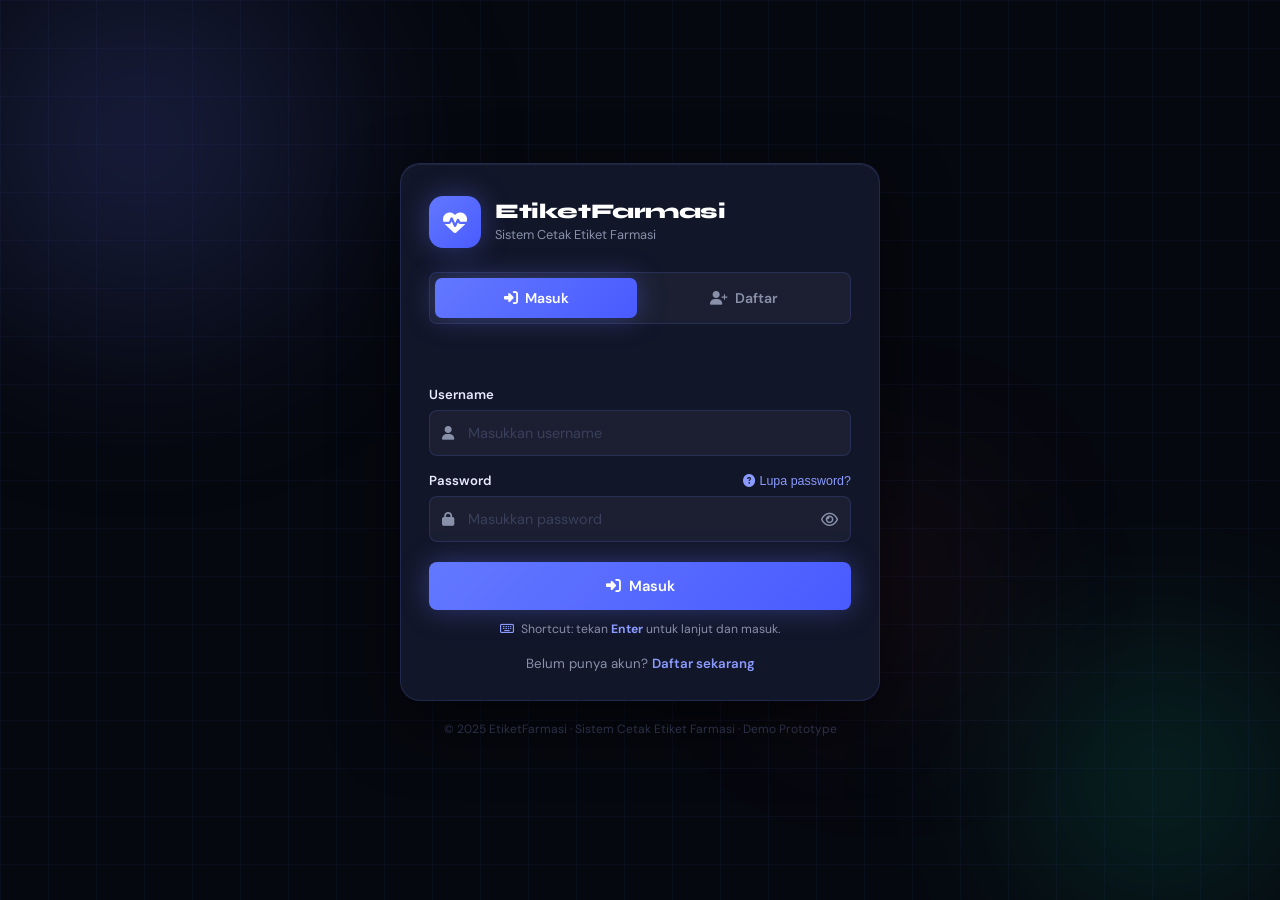
==== commit 99501304: "Add files via upload" ====
--- a/index.html
+++ b/index.html
@@ -62,17 +62,6 @@
         <div id="panel-login" class="auth-panel">
           <div class="alert-box" id="login-alert" hidden></div>
 
-          <div class="lockout-banner" id="lockout-banner" hidden>
-            <i class="fa-solid fa-lock"></i>
-            <div>
-              <strong>Akun Dikunci Sementara</strong>
-              <p>
-                Terlalu banyak percobaan gagal. Silakan tunggu
-                <span id="lockout-timer">--</span> detik.
-              </p>
-            </div>
-          </div>
-
           <div class="field">
             <label for="login-username">Username</label>
             <div class="input-wrap">
@@ -117,7 +106,6 @@
                 <i class="fa-regular fa-eye"></i>
               </button>
             </div>
-            <div class="attempt-info" id="attempt-info" hidden></div>
           </div>
 
           <button
--- a/css/auth.css
+++ b/css/auth.css
@@ -439,46 +439,6 @@
   color: #ffd0a0;
 }
 
-/* ── Lockout Banner ─────────────────────────────────────── */
-.lockout-banner {
-  display: flex;
-  align-items: flex-start;
-  gap: 13px;
-  padding: 14px 16px;
-  background: rgba(255, 77, 106, 0.1);
-  border: 1px solid rgba(255, 77, 106, 0.3);
-  border-radius: var(--r-sm);
-  margin-bottom: 16px;
-  font-size: 0.85rem;
-  animation: fade-up 0.2s ease both;
-}
-.lockout-banner > i {
-  color: var(--c-danger);
-  font-size: 1.2rem;
-  margin-top: 2px;
-  flex-shrink: 0;
-}
-.lockout-banner strong {
-  display: block;
-  color: #ffb3be;
-  margin-bottom: 3px;
-}
-.lockout-banner p {
-  color: var(--c-muted);
-  margin: 0;
-  line-height: 1.4;
-}
-
-/* ── Attempt Info ───────────────────────────────────────── */
-.attempt-info {
-  margin-top: 6px;
-  font-size: 0.76rem;
-  color: var(--c-warn);
-  display: flex;
-  align-items: center;
-  gap: 5px;
-}
-
 /* ── Auth Switch ────────────────────────────────────────── */
 .auth-switch {
   text-align: center;
